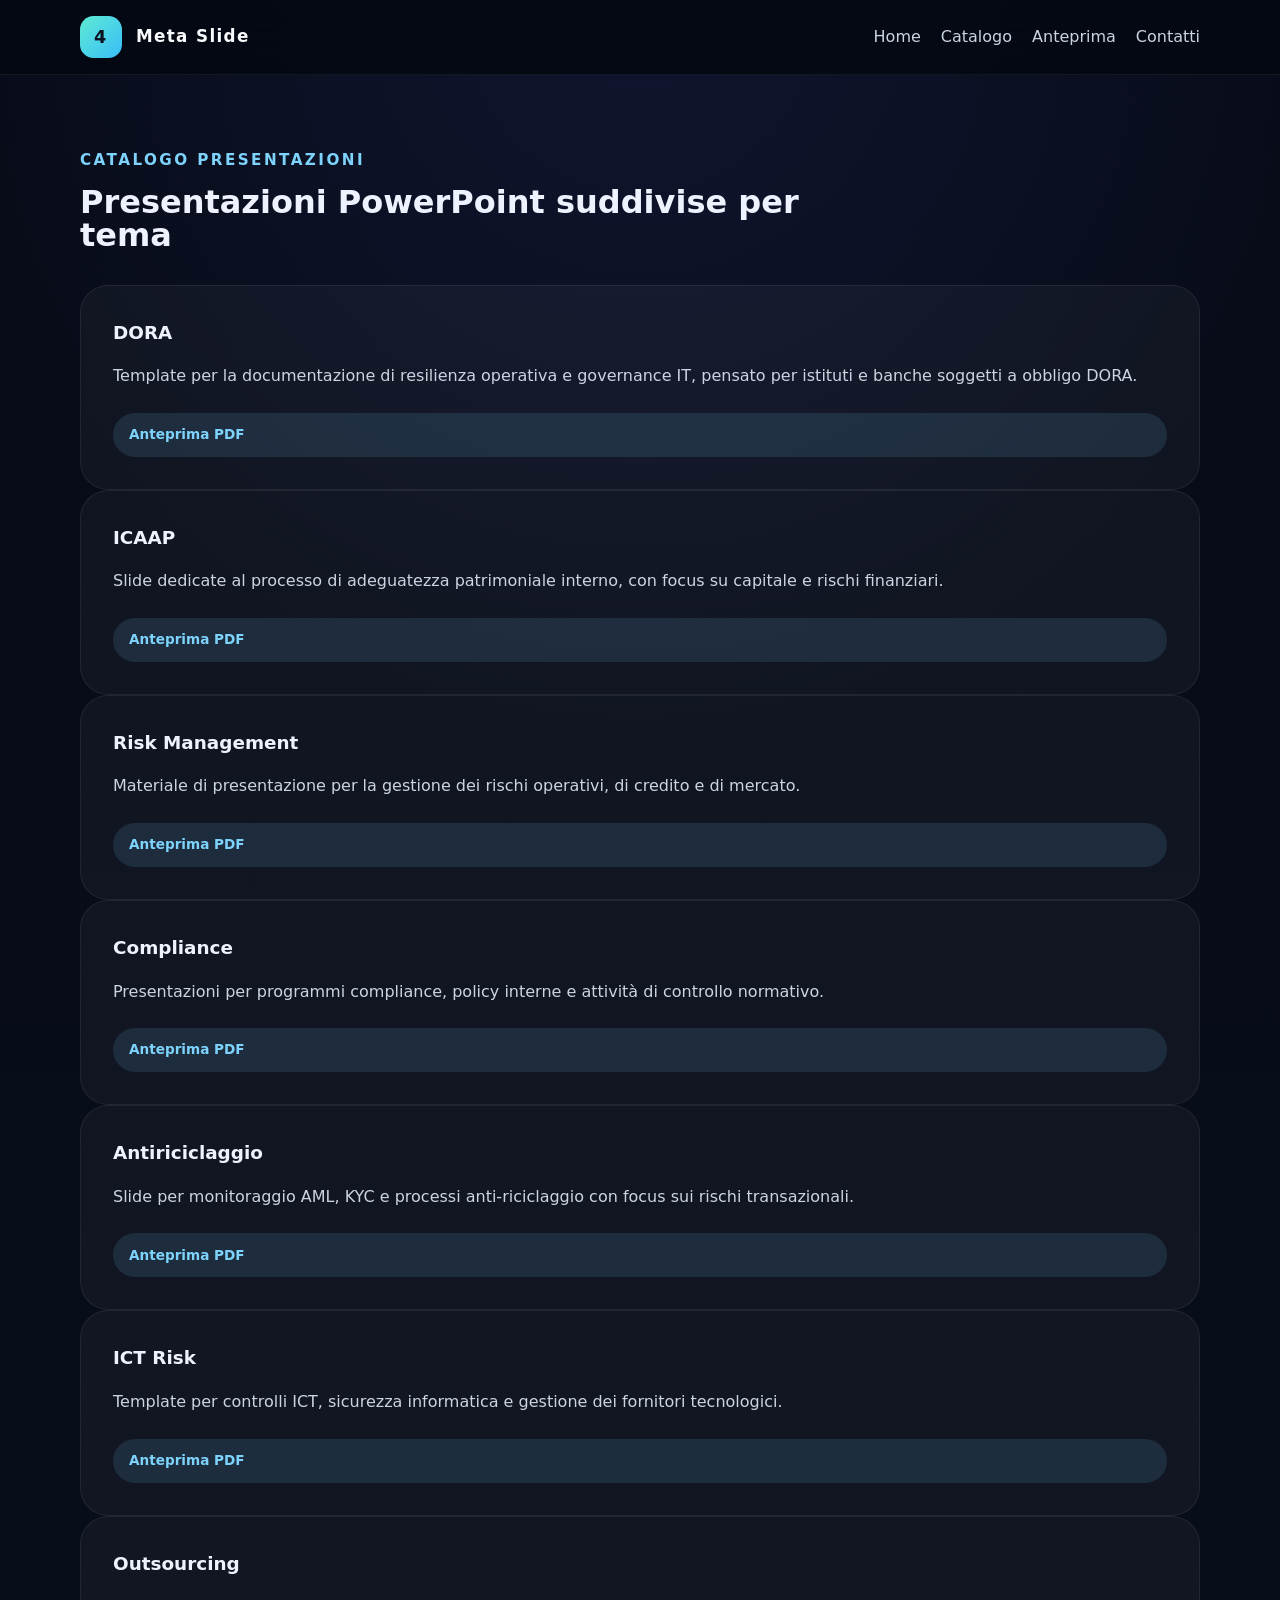
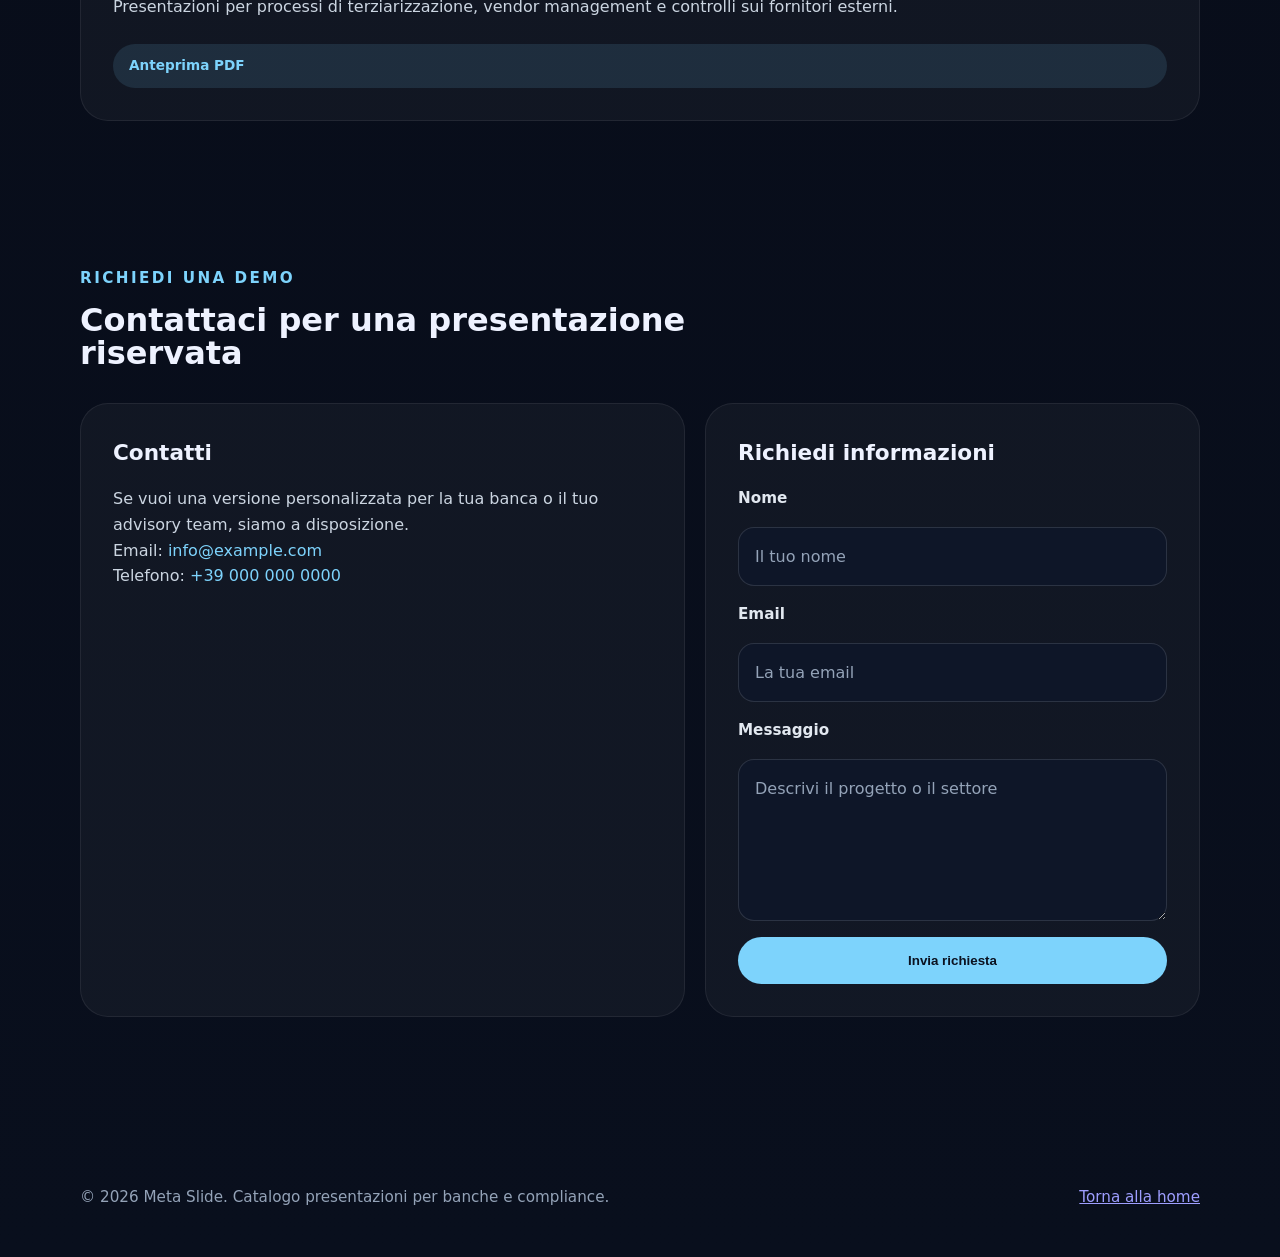
==== catalog.html @ 69a1bbd3 "Initial professional PowerPoint demo site with protected preview and catalog" ====
<!DOCTYPE html>
<html lang="it">
<head>
  <meta charset="UTF-8" />
  <meta name="viewport" content="width=device-width, initial-scale=1.0" />
  <title>Catalogo presentazioni | Meta Slide</title>
  <link rel="stylesheet" href="styles.css" />
</head>
<body>
  <header class="site-header">
    <div class="container header-inner">
      <a class="brand" href="index.html">
        <span class="brand-mark">4</span>
        <span>Meta Slide</span>
      </a>
      <nav class="main-nav" aria-label="Navigazione principale">
        <a href="index.html">Home</a>
        <a href="catalog.html">Catalogo</a>
        <a href="index.html#preview">Anteprima</a>
        <a href="index.html#contact">Contatti</a>
      </nav>
    </div>
  </header>

  <main class="container main-content">
    <section class="section feature-section">
      <div class="section-header">
        <p class="section-label">Catalogo presentazioni</p>
        <h2>Presentazioni PowerPoint suddivise per tema</h2>
      </div>
      <div class="catalog-grid">
        <article class="catalog-card">
          <h3>DORA</h3>
          <p>Template per la documentazione di resilienza operativa e governance IT, pensato per istituti e banche soggetti a obbligo DORA.</p>
          <span class="document-badge">Anteprima PDF</span>
        </article>
        <article class="catalog-card">
          <h3>ICAAP</h3>
          <p>Slide dedicate al processo di adeguatezza patrimoniale interno, con focus su capitale e rischi finanziari.</p>
          <span class="document-badge">Anteprima PDF</span>
        </article>
        <article class="catalog-card">
          <h3>Risk Management</h3>
          <p>Materiale di presentazione per la gestione dei rischi operativi, di credito e di mercato.</p>
          <span class="document-badge">Anteprima PDF</span>
        </article>
        <article class="catalog-card">
          <h3>Compliance</h3>
          <p>Presentazioni per programmi compliance, policy interne e attività di controllo normativo.</p>
          <span class="document-badge">Anteprima PDF</span>
        </article>
        <article class="catalog-card">
          <h3>Antiriciclaggio</h3>
          <p>Slide per monitoraggio AML, KYC e processi anti-riciclaggio con focus sui rischi transazionali.</p>
          <span class="document-badge">Anteprima PDF</span>
        </article>
        <article class="catalog-card">
          <h3>ICT Risk</h3>
          <p>Template per controlli ICT, sicurezza informatica e gestione dei fornitori tecnologici.</p>
          <span class="document-badge">Anteprima PDF</span>
        </article>
        <article class="catalog-card">
          <h3>Outsourcing</h3>
          <p>Presentazioni per processi di terziarizzazione, vendor management e controlli sui fornitori esterni.</p>
          <span class="document-badge">Anteprima PDF</span>
        </article>
      </div>
    </section>

    <section class="section contact-section">
      <div class="section-header">
        <p class="section-label">Richiedi una demo</p>
        <h2>Contattaci per una presentazione riservata</h2>
      </div>
      <div class="contact-grid">
        <div class="contact-card contact-details">
          <h3>Contatti</h3>
          <p>Se vuoi una versione personalizzata per la tua banca o il tuo advisory team, siamo a disposizione.</p>
          <p>Email: <a href="mailto:info@example.com">info@example.com</a></p>
          <p>Telefono: <a href="tel:+390000000000">+39 000 000 0000</a></p>
        </div>
        <div class="contact-card contact-form">
          <h3>Richiedi informazioni</h3>
          <form>
            <label for="name-catalog">Nome</label>
            <input id="name-catalog" type="text" placeholder="Il tuo nome" />
            <label for="email-catalog">Email</label>
            <input id="email-catalog" type="email" placeholder="La tua email" />
            <label for="message-catalog">Messaggio</label>
            <textarea id="message-catalog" rows="5" placeholder="Descrivi il progetto o il settore"></textarea>
            <button type="submit">Invia richiesta</button>
          </form>
        </div>
      </div>
    </section>
  </main>

  <footer class="site-footer">
    <div class="container footer-inner">
      <p>© 2026 Meta Slide. Catalogo presentazioni per banche e compliance.</p>
      <p><a href="index.html">Torna alla home</a></p>
    </div>
  </footer>
</body>
</html>
---- styles.css ----
:root {
  color-scheme: dark;
  font-family: Inter, system-ui, -apple-system, BlinkMacSystemFont, "Segoe UI", sans-serif;
  background: #070b17;
  color: #eef2ff;
  line-height: 1.6;
  text-rendering: optimizeLegibility;
}
* {
  box-sizing: border-box;
}
html {
  scroll-behavior: smooth;
}
body {
  margin: 0;
  min-height: 100vh;
  background: radial-gradient(circle at top, rgba(71, 85, 195, 0.14), transparent 25%),
              linear-gradient(180deg, #070b17 0%, #090f1d 100%);
}
img {
  max-width: 100%;
  display: block;
}
.container {
  width: min(1120px, calc(100% - 2rem));
  margin: 0 auto;
}
.site-header {
  position: sticky;
  top: 0;
  z-index: 20;
  backdrop-filter: blur(18px);
  background: rgba(4, 8, 18, 0.88);
  border-bottom: 1px solid rgba(255, 255, 255, 0.06);
}
.header-inner {
  display: flex;
  align-items: center;
  justify-content: space-between;
  gap: 1rem;
  padding: 1rem 0;
}
.brand {
  display: inline-flex;
  align-items: center;
  gap: 0.9rem;
  color: #f8fafc;
  font-weight: 800;
  font-size: 1.05rem;
  letter-spacing: 0.08em;
  text-decoration: none;
}
.brand-mark {
  width: 2.6rem;
  height: 2.6rem;
  display: grid;
  place-items: center;
  border-radius: 0.85rem;
  background: linear-gradient(135deg, #5eead4, #38bdf8);
  color: #0b1220;
  font-weight: 900;
  font-size: 1.1rem;
}
.main-nav {
  display: flex;
  flex-wrap: wrap;
  gap: 1.25rem;
}
.main-nav a {
  color: #cbd5e1;
  text-decoration: none;
  font-weight: 500;
  transition: color 0.2s ease;
}
.main-nav a:hover,
.main-nav a:focus {
  color: #7dd3fc;
}
.hero-section {
  padding: 5rem 0 3rem;
}
.hero-grid {
  display: grid;
  grid-template-columns: 1.1fr 0.9fr;
  gap: 2rem;
  align-items: stretch;
  min-height: calc(100vh - 92px);
  padding-top: 2rem;
}
.hero-copy {
  display: flex;
  flex-direction: column;
  justify-content: center;
}
.eyebrow {
  margin: 0 0 1.2rem;
  color: #7dd3fc;
  font-size: 0.95rem;
  font-weight: 700;
  letter-spacing: 0.18em;
  text-transform: uppercase;
}
.hero-section h1 {
  margin: 0;
  font-size: clamp(3rem, 4vw, 4.6rem);
  line-height: 0.95;
  letter-spacing: -0.04em;
}
.hero-section p {
  margin: 1.6rem 0 0;
  max-width: 46rem;
  color: #cbd5e1;
  font-size: 1.05rem;
}
.hero-actions {
  display: flex;
  flex-wrap: wrap;
  gap: 1rem;
  margin-top: 2rem;
}
.btn {
  display: inline-flex;
  align-items: center;
  justify-content: center;
  min-height: 3.4rem;
  padding: 0 1.8rem;
  border-radius: 999px;
  font-weight: 700;
  text-decoration: none;
  transition: transform 0.25s ease, box-shadow 0.25s ease, background-color 0.25s ease;
}
.btn:hover {
  transform: translateY(-2px);
}
.btn.primary {
  color: #0b1220;
  background: #7dd3fc;
  box-shadow: 0 18px 40px rgba(125, 211, 252, 0.2);
}
.btn.secondary {
  color: #cbd5e1;
  border: 1px solid rgba(255, 255, 255, 0.16);
  background: rgba(255, 255, 255, 0.04);
}
.trusted-by {
  margin-top: 3rem;
  display: flex;
  flex-direction: column;
  gap: 0.85rem;
  color: #94a3b8;
  font-size: 0.95rem;
}
.trusted-list {
  display: flex;
  flex-wrap: wrap;
  gap: 0.85rem;
}
.trusted-list span {
  padding: 0.55rem 0.9rem;
  border-radius: 999px;
  background: rgba(255, 255, 255, 0.06);
  color: #f8fafc;
  font-size: 0.93rem;
}
.hero-panel {
  background: rgba(255, 255, 255, 0.04);
  border: 1px solid rgba(255, 255, 255, 0.08);
  border-radius: 2rem;
  padding: 2rem;
  box-shadow: 0 24px 70px rgba(0, 0, 0, 0.22);
  display: flex;
  flex-direction: column;
  justify-content: space-between;
}
.panel-header {
  display: flex;
  justify-content: space-between;
  align-items: flex-start;
  gap: 1rem;
}
.panel-tag {
  display: inline-flex;
  padding: 0.45rem 0.9rem;
  border-radius: 999px;
  background: rgba(125, 211, 252, 0.12);
  color: #7dd3fc;
  font-size: 0.85rem;
  font-weight: 700;
  letter-spacing: 0.08em;
  text-transform: uppercase;
}
.panel-logo {
  width: 3.2rem;
  height: 3.2rem;
  display: grid;
  place-items: center;
  border-radius: 1rem;
  background: #0f172a;
  color: #7dd3fc;
  font-weight: 800;
  font-size: 1.2rem;
}
.hero-panel h2 {
  margin: 1rem 0 0;
  font-size: 1.75rem;
  color: #eef2ff;
}
.hero-panel p {
  color: #cbd5e1;
  margin: 1.25rem 0 2rem;
}
.panel-feature-grid {
  display: grid;
  gap: 1rem;
}
.feature-card {
  background: rgba(255, 255, 255, 0.04);
  border: 1px solid rgba(255, 255, 255, 0.08);
  border-radius: 1.5rem;
  padding: 1.35rem 1.4rem;
}
.feature-card h3 {
  margin: 0 0 0.65rem;
  font-size: 1.05rem;
}
.feature-card p {
  margin: 0;
  color: #cbd5e1;
  font-size: 0.98rem;
}
.main-content {
  padding-bottom: 4rem;
}
.section {
  padding: 4.5rem 0;
}
.section-header {
  max-width: 720px;
  margin-bottom: 2rem;
}
.section-label {
  margin: 0 0 0.85rem;
  display: inline-block;
  color: #7dd3fc;
  font-size: 0.95rem;
  font-weight: 700;
  letter-spacing: 0.16em;
  text-transform: uppercase;
}
.section h2 {
  margin: 0;
  font-size: clamp(2rem, 2.5vw, 2.8rem);
  line-height: 1.05;
}
.feature-grid,
.process-list,
.metrics-grid,
.contact-grid {
  display: grid;
  gap: 1.25rem;
}
.feature-grid {
  grid-template-columns: repeat(3, minmax(0, 1fr));
}
.catalog-grid {
  grid-template-columns: repeat(3, minmax(0, 1fr));
}
.feature-card-light,
.catalog-card,
.preview-card,
.metric-card,
.contact-card {
  padding: 2rem;
  border-radius: 1.75rem;
  background: rgba(255, 255, 255, 0.04);
  border: 1px solid rgba(255, 255, 255, 0.07);
}
.feature-card-light h3,
.catalog-card h3,
.preview-card h3,
.metric-card h3,
.contact-card h3 {
  margin: 0 0 1rem;
  font-size: 1.15rem;
}
.feature-card-light p,
.catalog-card p,
.preview-card p,
.metric-card p,
.contact-card p {
  margin: 0;
  color: #cbd5e1;
}
.catalog-card {
  display: flex;
  flex-direction: column;
  justify-content: space-between;
}
.catalog-card .document-badge,
.preview-card .document-badge {
  margin-top: 1.5rem;
  display: inline-flex;
  align-items: center;
  gap: 0.5rem;
  padding: 0.7rem 1rem;
  border-radius: 999px;
  background: rgba(125, 211, 252, 0.12);
  color: #7dd3fc;
  font-weight: 700;
  font-size: 0.85rem;
}
.preview-card {
  border-color: rgba(125, 211, 252, 0.24);
}
.process-list {
  grid-template-columns: repeat(3, minmax(0, 1fr));
}
.process-item {
  display: flex;
  gap: 1rem;
  padding: 1.8rem;
  background: rgba(255, 255, 255, 0.04);
  border: 1px solid rgba(255, 255, 255, 0.07);
}
.process-item span {
  display: grid;
  place-items: center;
  width: 3.1rem;
  height: 3.1rem;
  border-radius: 1rem;
  background: rgba(125, 211, 252, 0.16);
  color: #7dd3fc;
  font-weight: 800;
}
.process-item h3 {
  margin: 0 0 0.7rem;
}
.process-item p {
  margin: 0;
  color: #cbd5e1;
}
.metrics-grid {
  grid-template-columns: repeat(3, minmax(0, 1fr));
}
.metric-card {
  text-align: center;
}
.metric-value {
  display: block;
  margin-bottom: 0.8rem;
  font-size: 2.4rem;
  font-weight: 900;
  color: #7dd3fc;
}
.contact-grid {
  grid-template-columns: 1.1fr 0.9fr;
}
.contact-card h3 {
  margin-top: 0;
  font-size: 1.35rem;
}
.contact-card a {
  color: #7dd3fc;
  text-decoration: none;
}
.contact-card a:hover,
.contact-card a:focus {
  text-decoration: underline;
}
.contact-form form {
  display: grid;
  gap: 1rem;
}
.contact-form label {
  font-size: 0.95rem;
  font-weight: 600;
  color: #e2e8f0;
}
.contact-form input,
.contact-form textarea {
  width: 100%;
  border-radius: 1rem;
  border: 1px solid rgba(255, 255, 255, 0.12);
  background: rgba(15, 23, 42, 0.9);
  color: #eef2ff;
  padding: 1rem 1rem;
  font: inherit;
}
.contact-form input::placeholder,
.contact-form textarea::placeholder {
  color: #94a3b8;
}
.contact-form textarea {
  min-height: 10rem;
  resize: vertical;
}
.contact-form button {
  border: none;
  cursor: pointer;
  border-radius: 999px;
  padding: 1rem 1.6rem;
  font-weight: 700;
  background: #7dd3fc;
  color: #0b1220;
  transition: transform 0.2s ease, box-shadow 0.2s ease;
}
.contact-form button:hover {
  transform: translateY(-2px);
  box-shadow: 0 16px 30px rgba(125, 211, 252, 0.16);
}
.site-footer {
  padding: 2rem 0 3rem;
  color: #94a3b8;
}
.footer-inner {
  display: flex;
  justify-content: space-between;
  gap: 1rem;
  flex-wrap: wrap;
  align-items: center;
}
.footer-inner p {
  margin: 0;
  font-size: 0.95rem;
}
@media (max-width: 960px) {
  .hero-grid,
  .feature-grid,
  .process-list,
  .metrics-grid,
  .contact-grid {
    grid-template-columns: 1fr;
  }
  .hero-grid {
    min-height: auto;
  }
}
@media (max-width: 720px) {
  .main-nav {
    display: none;
  }
  .header-inner {
    justify-content: space-between;
  }
  .hero-section {
    padding-top: 3rem;
  }
  .hero-section h1 {
    font-size: clamp(2.5rem, 7vw, 3.4rem);
  }
  .button-grid {
    width: 100%;
  }
}
@media (max-width: 560px) {
  .hero-panel,
  .contact-card,
  .feature-card-light,
  .metric-card,
  .process-item {
    padding: 1.5rem;
  }
  .hero-actions {
    flex-direction: column;
    align-items: stretch;
  }
  .btn {
    width: 100%;
  }
}
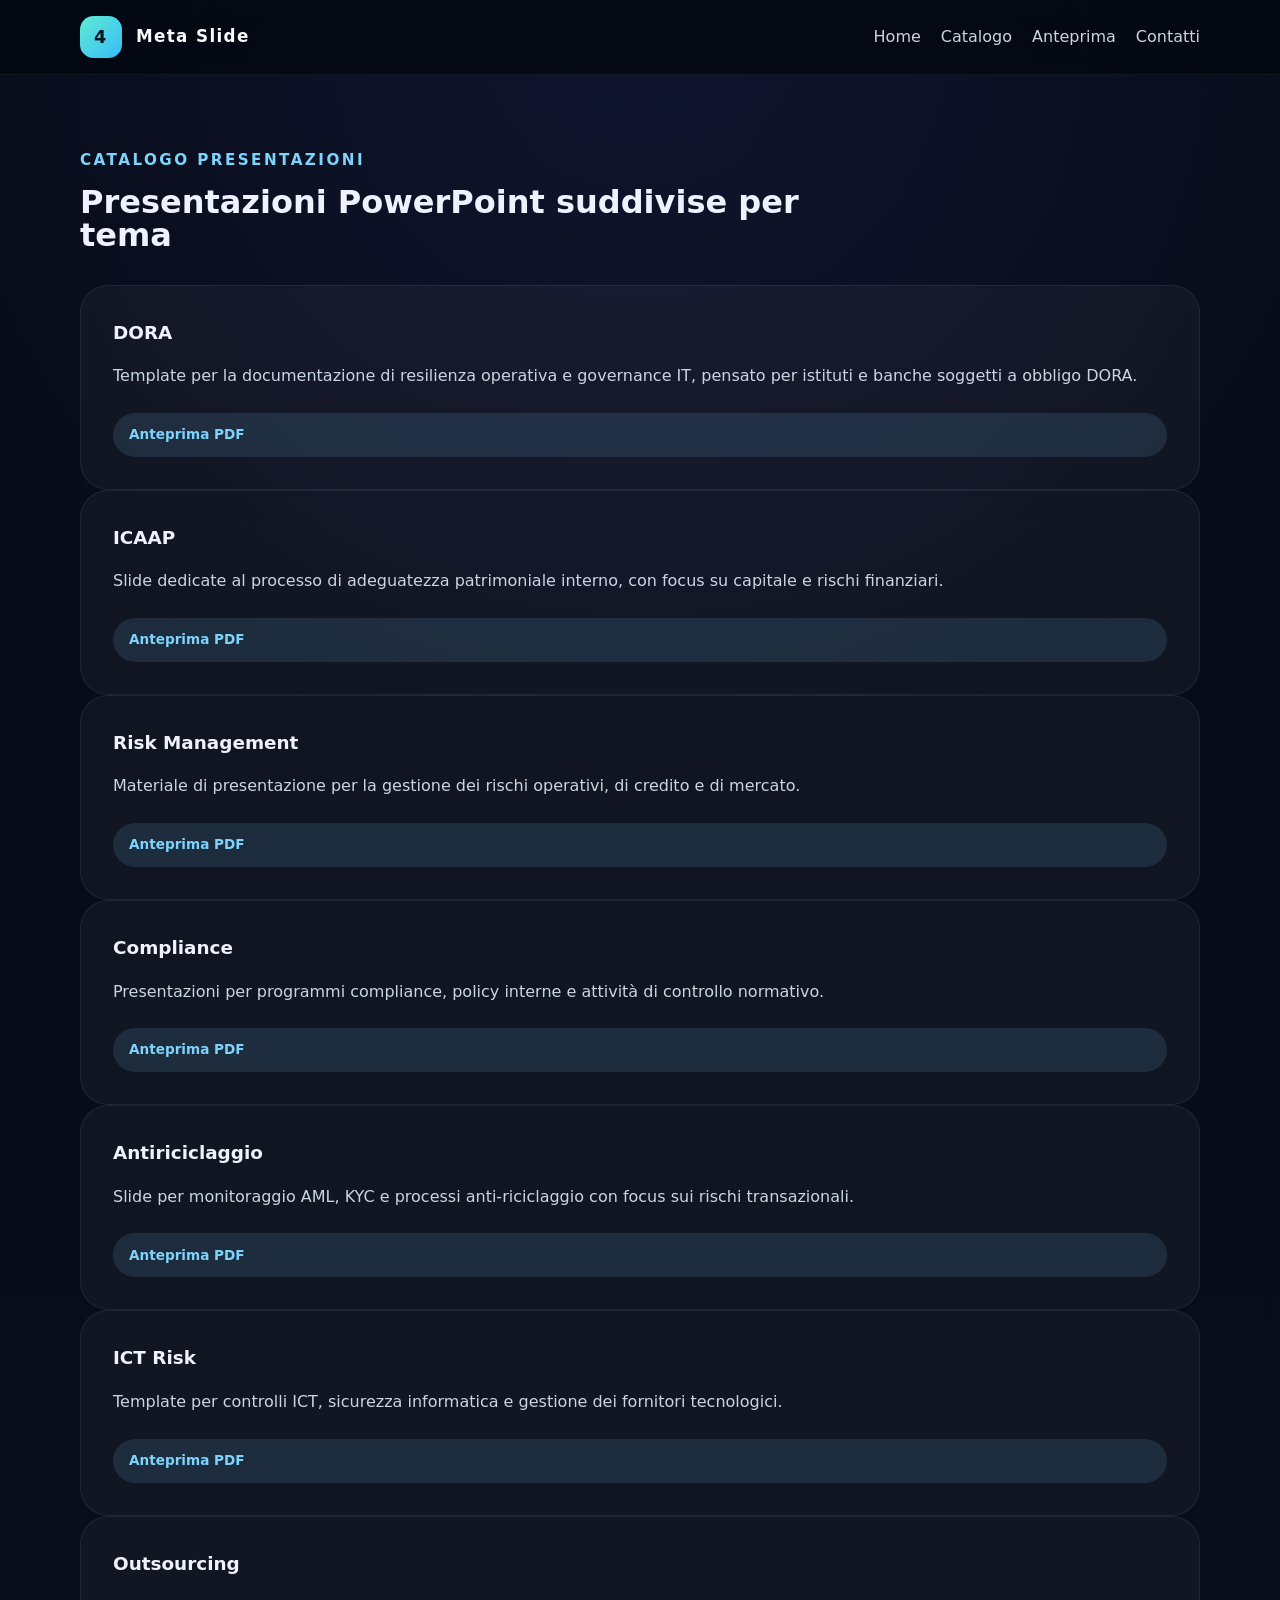
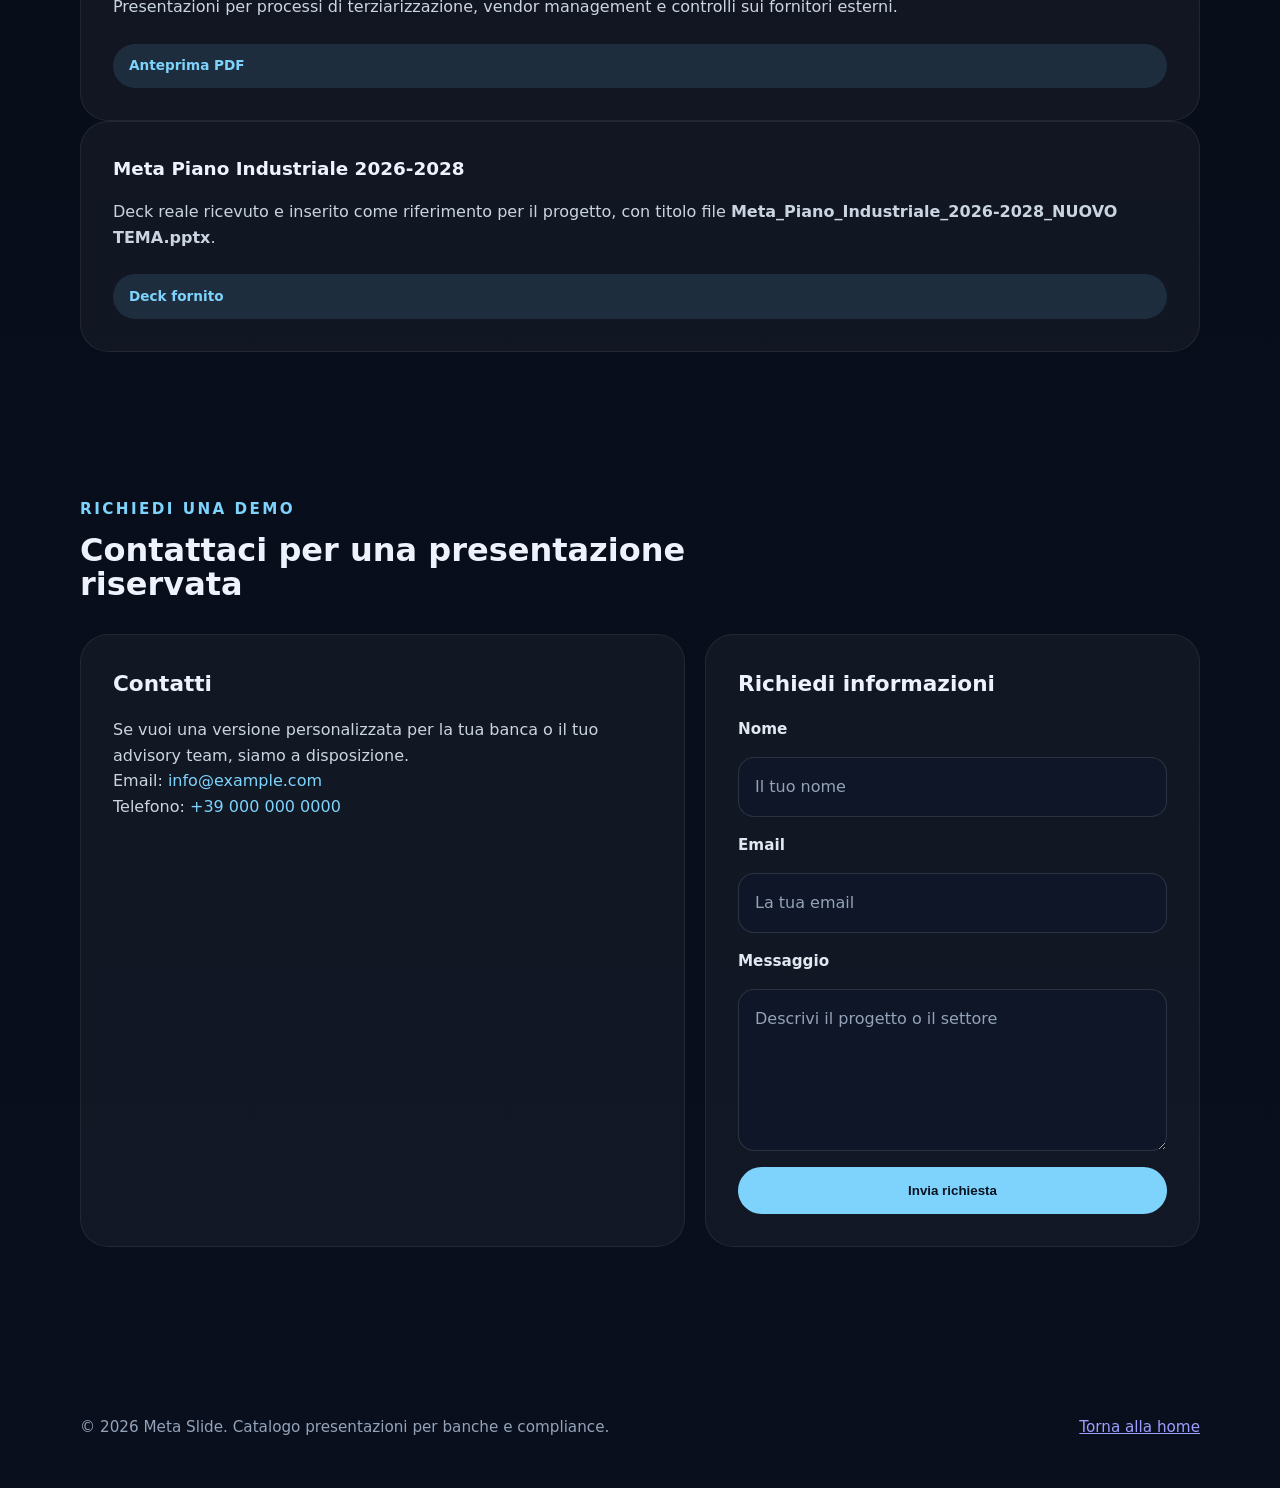
==== commit 577e7fdd: "Add real logos and include provided presentation reference" ====
--- a/catalog.html
+++ b/catalog.html
@@ -64,6 +64,11 @@
           <p>Presentazioni per processi di terziarizzazione, vendor management e controlli sui fornitori esterni.</p>
           <span class="document-badge">Anteprima PDF</span>
         </article>
+        <article class="catalog-card">
+          <h3>Meta Piano Industriale 2026-2028</h3>
+          <p>Deck reale ricevuto e inserito come riferimento per il progetto, con titolo file <strong>Meta_Piano_Industriale_2026-2028_NUOVO TEMA.pptx</strong>.</p>
+          <span class="document-badge">Deck fornito</span>
+        </article>
       </div>
     </section>
 
--- a/styles.css
+++ b/styles.css
@@ -61,6 +61,13 @@
   color: #0b1220;
   font-weight: 900;
   font-size: 1.1rem;
+  overflow: hidden;
+}
+.brand-mark img,
+.panel-logo img {
+  width: 100%;
+  height: 100%;
+  object-fit: contain;
 }
 .main-nav {
   display: flex;
@@ -200,6 +207,7 @@
   color: #7dd3fc;
   font-weight: 800;
   font-size: 1.2rem;
+  overflow: hidden;
 }
 .hero-panel h2 {
   margin: 1rem 0 0;
